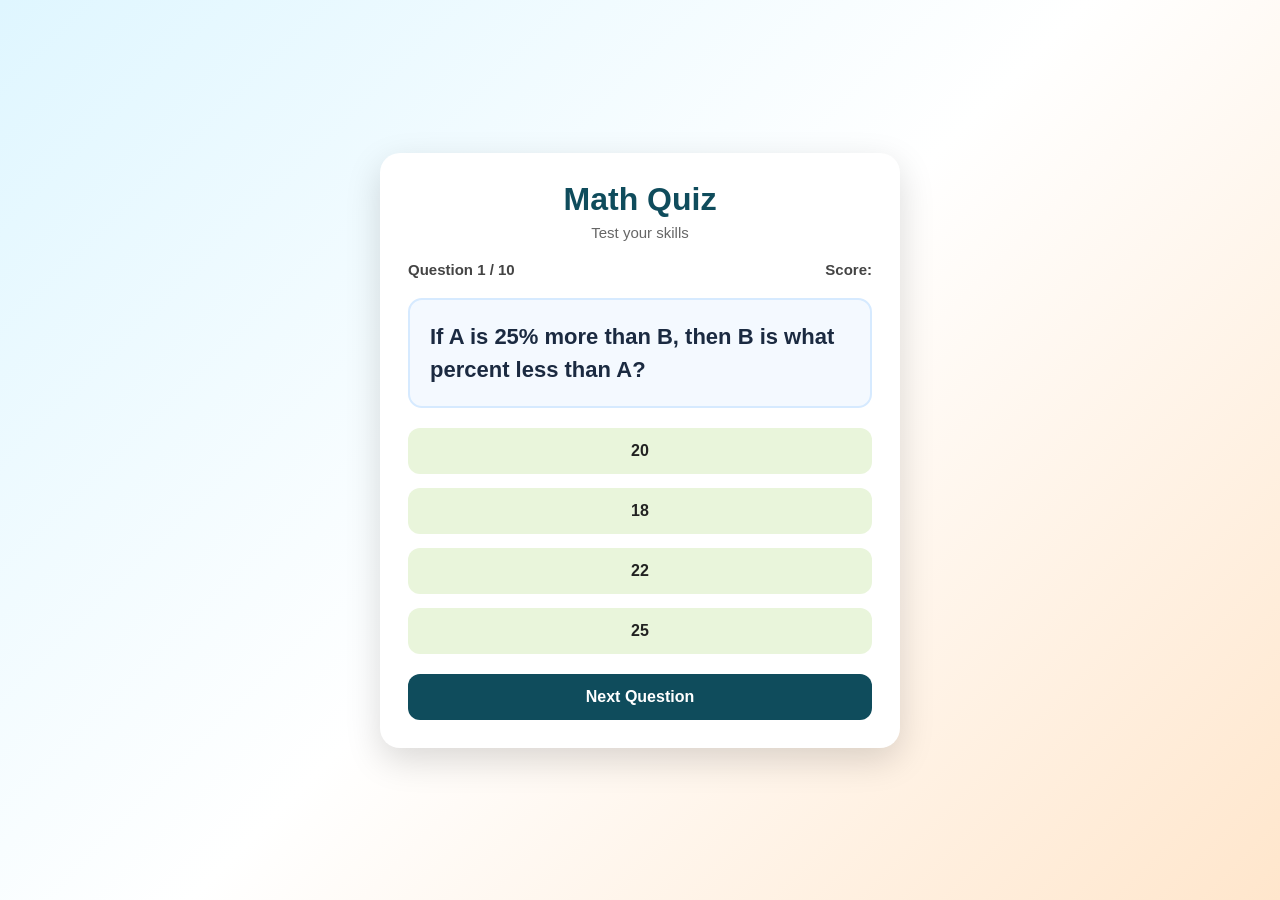
==== index.html @ 30ac5195 "Add files via upload" ====
<!DOCTYPE html>
<html lang="en">
<head>
  <meta charset="UTF-8" />
  <meta name="viewport" content="width=device-width, initial-scale=1.0" />
  <title>Quiz Game</title>
  <link rel="stylesheet" href="style.css" />
</head>
<body onload="quizStart()">
  <div class="quiz-container">
    <div class="quiz-card">
      <div class="quiz-header">
        <h1>Math Quiz</h1>
        <p class="subtitle">Test your skills</p>
      </div>

      <div class="quiz-info">
        <span>Question <span id="quno"></span> / 10</span>
        <span>Score: <span id="scor"></span></span>
      </div>

      <div class="question-box">
        <h2 id="question"></h2>
      </div>

      <div class="options">
        <button class="option-btn" id ="op1" onclick="scoreChecking(this)"></button>
        <button class="option-btn"  id ="op2" onclick="scoreChecking(this)"></button>
        <button class="option-btn"  id ="op3" onclick="scoreChecking(this)"></button>
        <button class="option-btn"  id ="op4" onclick="scoreChecking(this)"></button>
      </div>

      <div class="quiz-footer">
        <button class="next-btn" onclick="quizStart()">Next Question</button>
      </div>
    </div>
  </div>
  <script src="script.js"></script>
</body>
</html>
---- style.css ----
* {
    margin: 0;
    padding: 0;
    box-sizing: border-box;
  }
  
  body {
    font-family: Verdana, Geneva, Tahoma, sans-serif;
    background: linear-gradient(135deg, #dff6ff, #ffffff, #ffe6cc);
    min-height: 100vh;
    display: flex;
    justify-content: center;
    align-items: center;
    color: #222;
  }
  
  .quiz-container {
    width: 100%;
    padding: 20px;
    display: flex;
    justify-content: center;
  }
  
  .quiz-card {
    width: 100%;
    max-width: 520px;
    background: #ffffff;
    border-radius: 20px;
    padding: 28px;
    box-shadow: 0 12px 35px rgba(0, 0, 0, 0.15);
  }
  
  .quiz-header {
    text-align: center;
    margin-bottom: 20px;
  }
  
  .quiz-header h1 {
    font-size: 32px;
    color: #0f4c5c;
    margin-bottom: 6px;
  }
  
  .subtitle {
    color: #666;
    font-size: 15px;
  }
  
  .quiz-info {
    display: flex;
    justify-content: space-between;
    font-size: 15px;
    margin-bottom: 20px;
    color: #444;
    font-weight: 600;
  }
  
  .question-box {
    background: #f4f9ff;
    border: 2px solid #d6eaff;
    border-radius: 14px;
    padding: 20px;
    margin-bottom: 20px;
  }
  
  .question-box h2 {
    font-size: 22px;
    line-height: 1.5;
    color: #1b2a41;
  }
  
  .options {
    display: grid;
    gap: 14px;
  }
  
  .option-btn {
    padding: 14px 16px;
    border: none;
    border-radius: 12px;
    background: #e9f5db;
    color: #222;
    font-size: 16px;
    font-weight: 600;
    cursor: pointer;
    transition: 0.25s ease;
  }
  
  .option-btn:hover {
    background: #cfe8a9;
    transform: translateY(-2px);
  }
  
  .option-btn:active {
    transform: scale(0.98);
  }
  
  .next-btn {
    width: 100%;
    margin-top: 20px;
    padding: 14px;
    border: none;
    border-radius: 12px;
    background: #0f4c5c;
    color: #fff;
    font-size: 16px;
    font-weight: bold;
    cursor: pointer;
    transition: 0.25s ease;
  }
  
  .next-btn:hover {
    background: #146c7c;
  }
  
  @media (max-width: 600px) {
    .quiz-card {
      padding: 20px;
    }
  
    .quiz-header h1 {
      font-size: 26px;
    }
  
    .question-box h2 {
      font-size: 18px;
    }
  
    .option-btn,
    .next-btn {
      font-size: 15px;
    }
  }
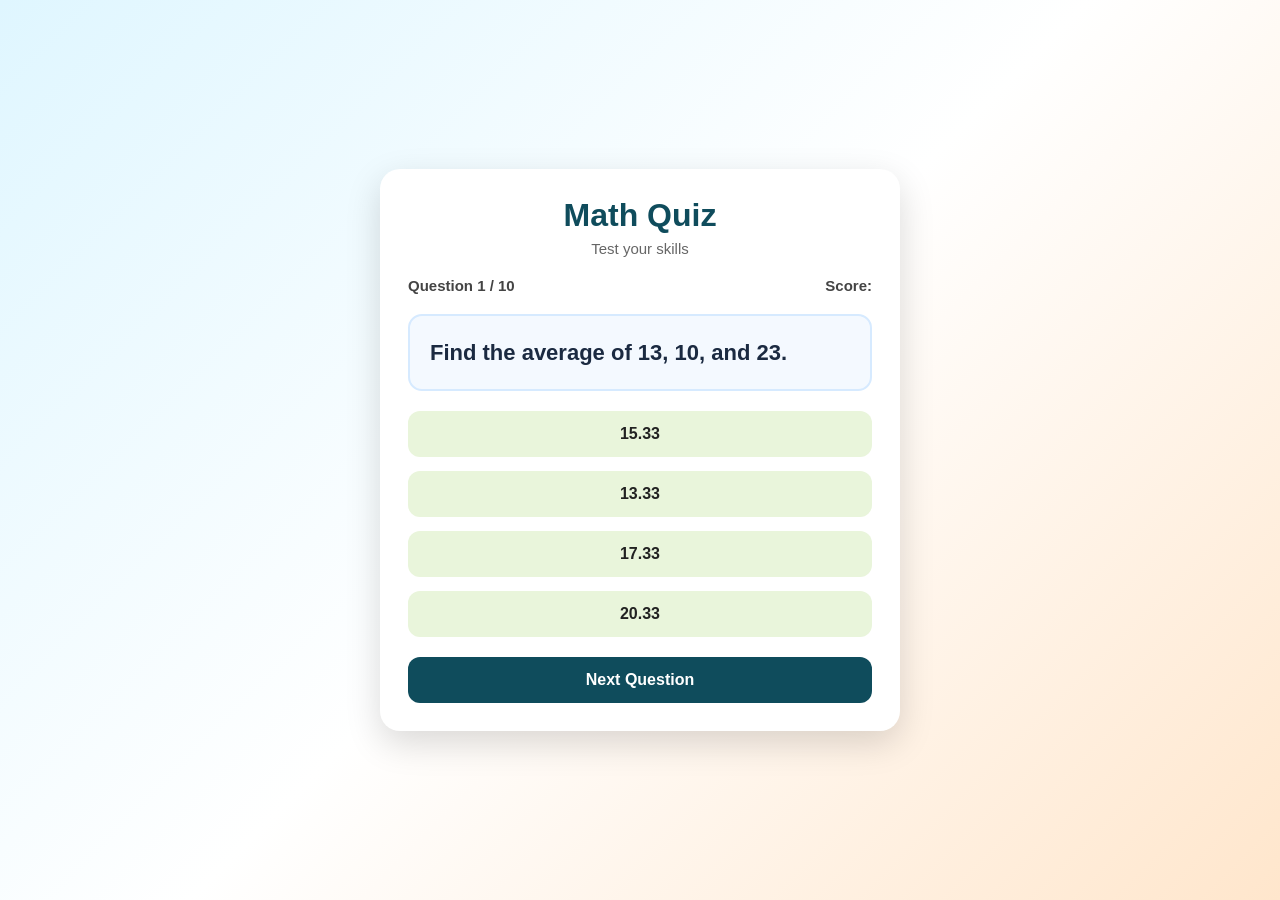
==== commit d2665c1c: "Update index.html" ====
--- a/index.html
+++ b/index.html
@@ -31,10 +31,10 @@
       </div>
 
       <div class="quiz-footer">
-        <button class="next-btn" onclick="quizStart()">Next Question</button>
+        <button class="next-btn" id= "nex" >Next Question</button>
       </div>
     </div>
   </div>
   <script src="script.js"></script>
 </body>
-</html>+</html>
